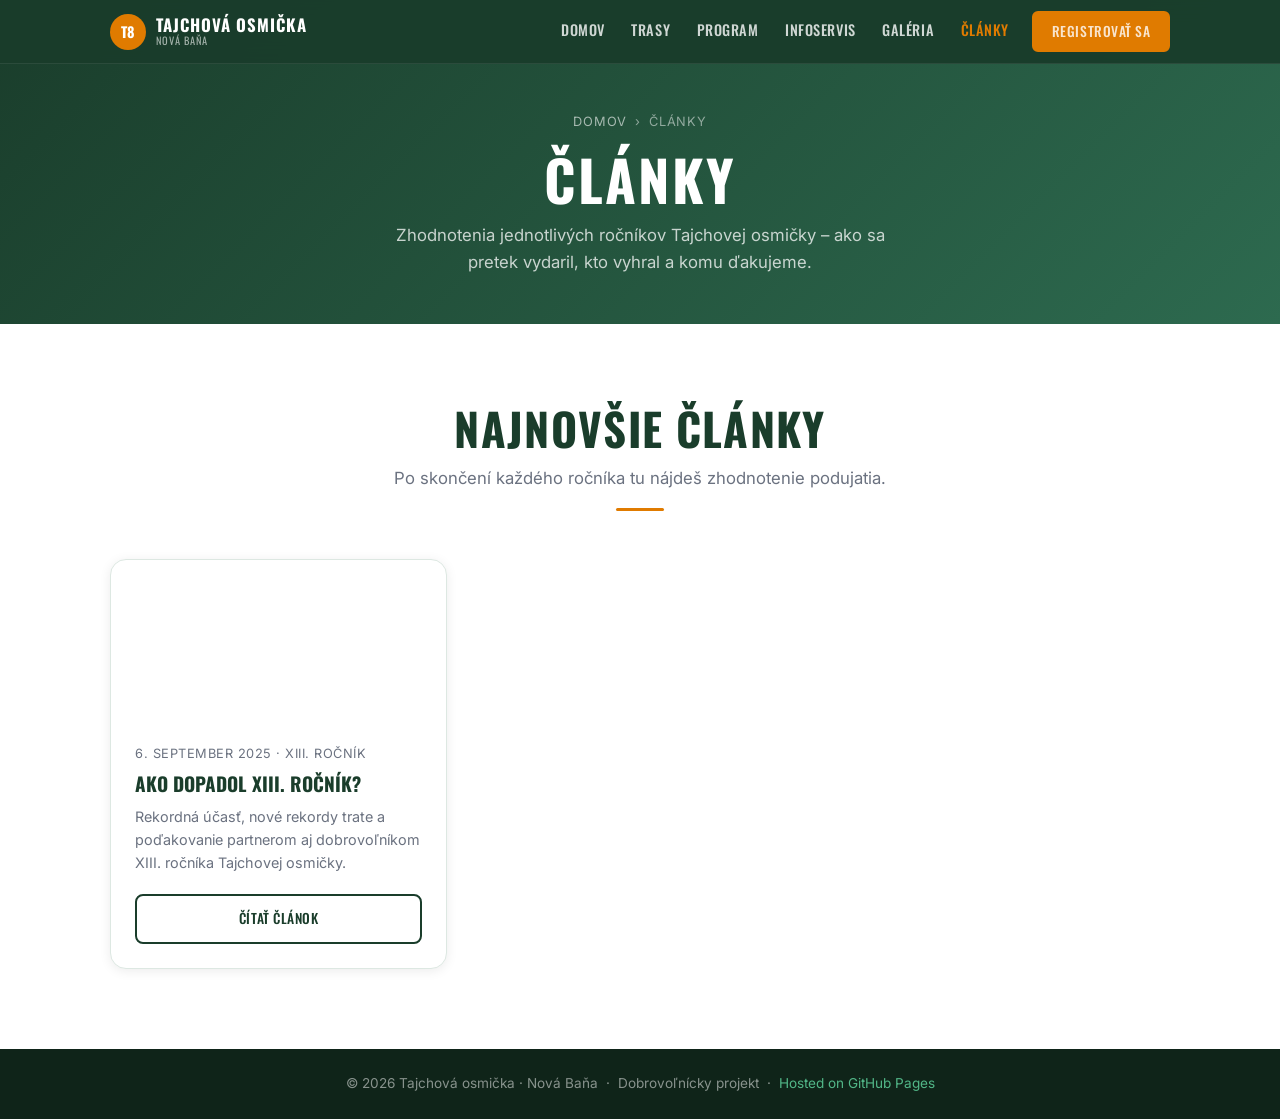
==== clanky.html @ 26068170 "feat: add partners section, articles feature, and trail/hero images - Add data-driven Partners/spons" ====
<!DOCTYPE html>
<html lang="sk">
<head>
  <meta charset="UTF-8">
  <meta name="viewport" content="width=device-width, initial-scale=1.0">
  <meta name="description" content="Články a zhodnotenia jednotlivých ročníkov Tajchovej osmičky.">
  <title>Články – Tajchová osmička</title>
  <link rel="preconnect" href="https://fonts.googleapis.com">
  <link rel="preconnect" href="https://fonts.gstatic.com" crossorigin>
  <link href="https://fonts.googleapis.com/css2?family=Oswald:wght@500;700&family=Inter:wght@400;500;600&display=swap" rel="stylesheet">
  <link rel="stylesheet" href="css/style.css">
</head>
<body>

<!-- ===== NAVIGÁCIA ===== -->
<nav class="nav" role="navigation" aria-label="Hlavná navigácia">
  <div class="nav-inner">
    <a href="index.html" class="nav-logo" aria-label="Tajchová osmička – domov">
      <div class="nav-logo-mark">T8</div>
      <div class="nav-logo-text">Tajchová osmička<span>Nová Baňa</span></div>
    </a>
    <ul class="nav-links" role="list">
      <li><a href="index.html">Domov</a></li>
      <li><a href="trasy.html">Trasy</a></li>
      <li><a href="program.html">Program</a></li>
      <li><a href="infoservis.html">Infoservis</a></li>
      <li><a href="galeria.html">Galéria</a></li>
      <li><a href="clanky.html" class="active">Články</a></li>
      <li><a href="https://www.terminovka.sk" target="_blank" rel="noopener" class="btn btn-primary">Registrovať sa</a></li>
    </ul>
    <button class="nav-hamburger" id="hamburger" aria-label="Menu" aria-expanded="false">
      <span></span><span></span><span></span>
    </button>
  </div>
</nav>
<div class="nav-mobile" id="mobileNav" role="navigation" aria-label="Mobilná navigácia">
  <a href="index.html">Domov</a>
  <a href="trasy.html">Trasy</a>
  <a href="program.html">Program</a>
  <a href="infoservis.html">Infoservis</a>
  <a href="galeria.html">Galéria</a>
  <a href="clanky.html" class="active">Články</a>
  <a href="https://www.terminovka.sk" target="_blank" rel="noopener" class="btn btn-primary">Registrovať sa</a>
</div>

<!-- ===== PAGE HERO ===== -->
<header class="page-hero">
  <div class="container">
    <nav class="breadcrumb" aria-label="Breadcrumb">
      <a href="index.html">Domov</a>
      <span aria-hidden="true">›</span>
      <span aria-current="page">Články</span>
    </nav>
    <h1>Články</h1>
    <p>Zhodnotenia jednotlivých ročníkov Tajchovej osmičky – ako sa pretek vydaril, kto vyhral a komu ďakujeme.</p>
  </div>
</header>

<!-- ===== ZOZNAM ČLÁNKOV ===== -->
<section class="section" aria-labelledby="clanky-heading">
  <div class="container">
    <div class="section-header" data-reveal>
      <h2 id="clanky-heading">Najnovšie články</h2>
      <p>Po skončení každého ročníka tu nájdeš zhodnotenie podujatia.</p>
    </div>

    <div class="article-cards" data-reveal>

      <article class="article-card">
        <div class="article-card-image" style="background-image:url('assets/images/articles/13-rocnik-2025-cover.jpg')">Foto 2025</div>
        <div class="article-card-body">
          <div class="article-card-meta">6. september 2025 · XIII. ročník</div>
          <h3>Ako dopadol XIII. ročník?</h3>
          <p>Rekordná účasť, nové rekordy trate a poďakovanie partnerom aj dobrovoľníkom XIII. ročníka Tajchovej osmičky.</p>
          <a href="clanok-13-rocnik-2025.html" class="btn btn-outline-dark">Čítať článok</a>
        </div>
      </article>

      <!-- Ďalší článok pridaj skopírovaním vyššie uvedeného <article> bloku
           a vytvorením novej stránky podľa vzoru clanok-13-rocnik-2025.html -->

    </div>
  </div>
</section>

<!-- ===== FOOTER ===== -->
<footer class="footer">
  <div class="container">
    <p>© 2026 Tajchová osmička · Nová Baňa &nbsp;·&nbsp; Dobrovoľnícky projekt &nbsp;·&nbsp;
      <a href="https://pages.github.com" target="_blank" rel="noopener">Hosted on GitHub Pages</a>
    </p>
  </div>
</footer>

<script src="js/main.js"></script>
</body>
</html>
---- css/style.css ----
/* =========================================
   TAJCHOVÁ OSMIČKA — style.css
   ========================================= */

/* === RESET & BASE === */
*, *::before, *::after { box-sizing: border-box; margin: 0; padding: 0; }

:root {
  --c-forest:  #1A3D2B;
  --c-green:   #2D6A4F;
  --c-lime:    #52B788;
  --c-orange:  #E07B00;
  --c-orange-h:#C86E00;
  --c-blue:    #1760A5;
  --c-cream:   #F5F4EF;
  --c-white:   #FFFFFF;
  --c-text:    #1A1A1A;
  --c-muted:   #6B7280;
  --c-border:  #DDE8E2;

  --font-h: 'Oswald', sans-serif;
  --font-b: 'Inter', sans-serif;

  --r:        8px;
  --r-lg:     16px;
  --shadow:   0 2px 12px rgba(0,0,0,.08);
  --shadow-md:0 4px 20px rgba(0,0,0,.10);
  --shadow-lg:0 8px 32px rgba(0,0,0,.14);
  --max-w:    1100px;
  --nav-h:    64px;

  /* trail colors */
  --t-21:  #E07B00;
  --t-8:   #1760A5;
  --t-5:   #52B788;
  --t-kid: #7C3AED;
}

html { scroll-behavior: smooth; font-size: 16px; }

body {
  font-family: var(--font-b);
  color: var(--c-text);
  background: var(--c-white);
  line-height: 1.6;
  -webkit-font-smoothing: antialiased;
}

img { max-width: 100%; display: block; }
a { color: inherit; text-decoration: none; }
ul { list-style: none; }

/* === UTILITIES === */
.container {
  max-width: var(--max-w);
  margin: 0 auto;
  padding: 0 1.25rem;
}

.section { padding: 80px 0; }
.section--cream { background: var(--c-cream); }
.section--forest { background: var(--c-forest); color: var(--c-white); }

.section-header {
  text-align: center;
  margin-bottom: 3rem;
}
.section-header h2 {
  font-family: var(--font-h);
  font-size: clamp(1.8rem, 4vw, 2.8rem);
  font-weight: 700;
  text-transform: uppercase;
  letter-spacing: .03em;
  color: var(--c-forest);
  line-height: 1.1;
}
.section--forest .section-header h2 { color: var(--c-white); }
.section-header p {
  margin-top: .75rem;
  color: var(--c-muted);
  font-size: 1.05rem;
  max-width: 560px;
  margin-left: auto;
  margin-right: auto;
}
.section--forest .section-header p { color: rgba(255,255,255,.7); }

.section-header::after {
  content: '';
  display: block;
  width: 48px;
  height: 3px;
  background: var(--c-orange);
  margin: 1rem auto 0;
  border-radius: 2px;
}

/* === BUTTONS === */
.btn {
  display: inline-flex;
  align-items: center;
  gap: .5rem;
  padding: .75rem 1.75rem;
  border-radius: var(--r);
  font-family: var(--font-h);
  font-size: 1rem;
  font-weight: 500;
  letter-spacing: .04em;
  text-transform: uppercase;
  cursor: pointer;
  border: 2px solid transparent;
  transition: all .18s ease;
  white-space: nowrap;
}
.btn-primary {
  background: var(--c-orange);
  color: var(--c-white);
  border-color: var(--c-orange);
}
.btn-primary:hover { background: var(--c-orange-h); border-color: var(--c-orange-h); }

.btn-outline {
  background: transparent;
  color: var(--c-white);
  border-color: rgba(255,255,255,.6);
}
.btn-outline:hover { background: rgba(255,255,255,.12); border-color: var(--c-white); }

.btn-outline-dark {
  background: transparent;
  color: var(--c-forest);
  border-color: var(--c-forest);
}
.btn-outline-dark:hover { background: var(--c-forest); color: var(--c-white); }

.btn-sm { padding: .5rem 1.1rem; font-size: .85rem; }

/* === NAVIGATION === */
.nav {
  position: fixed;
  top: 0; left: 0; right: 0;
  height: var(--nav-h);
  z-index: 1000;
  background: rgba(26,61,43,.96);
  backdrop-filter: blur(10px);
  -webkit-backdrop-filter: blur(10px);
  border-bottom: 1px solid rgba(255,255,255,.08);
  transition: box-shadow .2s;
}
.nav.scrolled { box-shadow: 0 2px 20px rgba(0,0,0,.3); }

.nav-inner {
  max-width: var(--max-w);
  margin: 0 auto;
  padding: 0 1.25rem;
  height: 100%;
  display: flex;
  align-items: center;
  justify-content: space-between;
  gap: 1rem;
}

.nav-logo {
  display: flex;
  align-items: center;
  gap: .6rem;
  text-decoration: none;
}
.nav-logo-mark {
  width: 36px; height: 36px;
  background: var(--c-orange);
  border-radius: 50%;
  display: flex; align-items: center; justify-content: center;
  font-family: var(--font-h);
  font-weight: 700;
  font-size: .9rem;
  color: var(--c-white);
  letter-spacing: -.02em;
  flex-shrink: 0;
}
.nav-logo-text {
  font-family: var(--font-h);
  font-weight: 700;
  font-size: 1.05rem;
  text-transform: uppercase;
  letter-spacing: .06em;
  color: var(--c-white);
  line-height: 1.2;
}
.nav-logo-text span { display: block; font-size: .65rem; font-weight: 400; color: rgba(255,255,255,.6); letter-spacing: .1em; }

.nav-links {
  display: flex;
  align-items: center;
  gap: .25rem;
}
.nav-links a {
  font-family: var(--font-h);
  font-size: .9rem;
  font-weight: 500;
  letter-spacing: .04em;
  text-transform: uppercase;
  color: rgba(255,255,255,.8);
  padding: .4rem .7rem;
  border-radius: 6px;
  transition: color .15s, background .15s;
}
.nav-links a:hover { color: var(--c-white); background: rgba(255,255,255,.08); }
.nav-links a.active { color: var(--c-orange); }
.nav-links .btn-primary { margin-left: .5rem; padding: .45rem 1.1rem; font-size: .85rem; }

.nav-hamburger {
  display: none;
  flex-direction: column;
  gap: 5px;
  cursor: pointer;
  padding: .4rem;
  background: none;
  border: none;
}
.nav-hamburger span {
  display: block;
  width: 24px; height: 2px;
  background: var(--c-white);
  border-radius: 2px;
  transition: all .25s;
}
.nav-hamburger.open span:nth-child(1) { transform: rotate(45deg) translate(5px, 5px); }
.nav-hamburger.open span:nth-child(2) { opacity: 0; }
.nav-hamburger.open span:nth-child(3) { transform: rotate(-45deg) translate(5px, -5px); }

/* Mobile nav */
.nav-mobile {
  display: none;
  position: fixed;
  top: var(--nav-h); left: 0; right: 0;
  background: var(--c-forest);
  padding: 1rem 1.25rem 1.5rem;
  z-index: 999;
  border-bottom: 1px solid rgba(255,255,255,.1);
  box-shadow: 0 8px 24px rgba(0,0,0,.3);
}
.nav-mobile.open { display: block; }
.nav-mobile a {
  display: block;
  font-family: var(--font-h);
  font-size: 1.1rem;
  font-weight: 500;
  letter-spacing: .04em;
  text-transform: uppercase;
  color: rgba(255,255,255,.85);
  padding: .8rem 0;
  border-bottom: 1px solid rgba(255,255,255,.08);
  transition: color .15s;
}
.nav-mobile a:last-child { border-bottom: none; }
.nav-mobile a.active { color: var(--c-orange); }
.nav-mobile .btn-primary { display: block; text-align: center; margin-top: 1rem; border-bottom: none; }

/* === HERO === */
.hero {
  min-height: 100vh;
  position: relative;
  display: flex;
  flex-direction: column;
  justify-content: center;
  align-items: center;
  text-align: center;
  padding: calc(var(--nav-h) + 3rem) 1.25rem 8rem;
  background:
    linear-gradient(to bottom, rgba(26,61,43,.88) 0%, rgba(26,61,43,.65) 55%, rgba(26,61,43,.92) 100%),
    url('../assets/images/hero-bg.jpg') center/cover no-repeat;
  background-color: var(--c-forest);
  overflow: hidden;
}

.hero-badge {
  display: inline-block;
  background: rgba(255,255,255,.12);
  border: 1px solid rgba(255,255,255,.25);
  color: rgba(255,255,255,.9);
  font-family: var(--font-h);
  font-size: .8rem;
  font-weight: 500;
  letter-spacing: .12em;
  text-transform: uppercase;
  padding: .35rem .9rem;
  border-radius: 100px;
  margin-bottom: 1.25rem;
}

.hero h1 {
  font-family: var(--font-h);
  font-weight: 700;
  font-size: clamp(3rem, 10vw, 6.5rem);
  text-transform: uppercase;
  letter-spacing: .04em;
  color: var(--c-white);
  line-height: .95;
  margin-bottom: 1rem;
}
.hero h1 em {
  display: block;
  font-style: normal;
  color: var(--c-orange);
}

.hero-subtitle {
  font-size: clamp(1rem, 2.5vw, 1.25rem);
  color: rgba(255,255,255,.8);
  margin-bottom: 2rem;
  letter-spacing: .05em;
  font-weight: 500;
}

.hero-cta { display: flex; gap: 1rem; flex-wrap: wrap; justify-content: center; }

.hero-mountains {
  position: absolute;
  bottom: -1px; left: 0; right: 0;
  line-height: 0;
}
.hero-mountains svg { width: 100%; }

/* === STATS BAR === */
.stats-bar {
  background: var(--c-green);
  color: var(--c-white);
  padding: 1.5rem 0;
}
.stats-bar .container {
  display: flex;
  justify-content: center;
  gap: 3rem;
  flex-wrap: wrap;
}
.stat {
  text-align: center;
}
.stat-value {
  font-family: var(--font-h);
  font-size: 2rem;
  font-weight: 700;
  color: var(--c-orange);
  line-height: 1;
}
.stat-label {
  font-size: .8rem;
  letter-spacing: .08em;
  text-transform: uppercase;
  color: rgba(255,255,255,.7);
  margin-top: .2rem;
}

/* === ABOUT === */
.about-grid {
  display: grid;
  grid-template-columns: 1fr 1fr;
  gap: 4rem;
  align-items: center;
}
.about-text h2 {
  font-family: var(--font-h);
  font-size: clamp(1.6rem, 3vw, 2.4rem);
  font-weight: 700;
  text-transform: uppercase;
  color: var(--c-forest);
  margin-bottom: 1rem;
}
.about-text p { color: var(--c-muted); line-height: 1.8; margin-bottom: 1rem; }
.about-text p:last-of-type { margin-bottom: 1.5rem; }
.about-image {
  border-radius: var(--r-lg);
  overflow: hidden;
  aspect-ratio: 4/3;
  background: linear-gradient(135deg, var(--c-green), var(--c-blue));
  display: flex; align-items: center; justify-content: center;
  color: rgba(255,255,255,.4);
  font-family: var(--font-h);
  font-size: 1rem;
  letter-spacing: .1em;
  text-transform: uppercase;
  box-shadow: var(--shadow-lg);
}
.about-image img { width: 100%; height: 100%; object-fit: cover; }

/* === TRAIL CARDS === */
.trail-cards {
  display: grid;
  grid-template-columns: repeat(3, 1fr);
  gap: 1.5rem;
}
.trail-card {
  background: var(--c-white);
  border-radius: var(--r-lg);
  box-shadow: var(--shadow);
  overflow: hidden;
  border: 1px solid var(--c-border);
  transition: transform .2s, box-shadow .2s;
}
.trail-card:hover { transform: translateY(-4px); box-shadow: var(--shadow-lg); }
.trail-card-accent {
  height: 5px;
  background: var(--t-21);
}
.trail-card[data-trail="8"] .trail-card-accent { background: var(--t-8); }
.trail-card[data-trail="5"] .trail-card-accent { background: var(--t-5); }
.trail-card-image {
  position: relative;
  height: 160px;
  background-size: cover;
  background-position: center;
  background-color: var(--c-border);
}
.trail-card-image::before {
  content: '';
  position: absolute;
  inset: 0;
  background: linear-gradient(160deg, rgba(224,123,0,.6), rgba(224,123,0,.2));
}
[data-trail="8"] .trail-card-image::before,
[data-trail="8"] .trail-detail-image::before { background: linear-gradient(160deg, rgba(23,96,165,.6), rgba(23,96,165,.2)); }
[data-trail="5"] .trail-card-image::before,
[data-trail="5"] .trail-detail-image::before { background: linear-gradient(160deg, rgba(82,183,136,.6), rgba(82,183,136,.2)); }
.trail-card-image-placeholder {
  position: relative;
  display: flex;
  align-items: center;
  justify-content: center;
  height: 100%;
  font-family: var(--font-h);
  font-size: .8rem;
  letter-spacing: .08em;
  text-transform: uppercase;
  color: rgba(255,255,255,.85);
  text-align: center;
  padding: 0 1rem;
}
.trail-detail-image {
  position: relative;
  height: 100%;
  min-height: 180px;
  background-size: cover;
  background-position: center;
  background-color: var(--c-border);
}
.trail-detail-image::before {
  content: '';
  position: absolute;
  inset: 0;
  background: linear-gradient(160deg, rgba(224,123,0,.6), rgba(224,123,0,.2));
}
.trail-card-body { padding: 1.5rem; }
.trail-card h3 {
  font-family: var(--font-h);
  font-size: 1.3rem;
  font-weight: 700;
  text-transform: uppercase;
  color: var(--c-forest);
  margin-bottom: .75rem;
}
.trail-meta {
  display: flex;
  gap: 1rem;
  margin-bottom: 1rem;
}
.trail-meta-item {
  display: flex;
  align-items: center;
  gap: .3rem;
  font-size: .85rem;
  font-weight: 600;
  color: var(--c-forest);
}
.trail-meta-item svg { width: 16px; height: 16px; color: var(--c-muted); }
.trail-card p { font-size: .9rem; color: var(--c-muted); line-height: 1.6; margin-bottom: 1.25rem; }
.trail-card a.btn { width: 100%; justify-content: center; font-size: .85rem; }
.trail-card-kids {
  background: var(--c-white);
  border-radius: var(--r-lg);
  box-shadow: var(--shadow);
  overflow: hidden;
  border: 1px solid var(--c-border);
  padding: 0;
}
.trail-card-kids .trail-card-accent { background: var(--t-kid); }
.trail-card-kids .trail-card-body { padding: 1.5rem; }

/* === UPCOMING === */
.upcoming-box {
  background: var(--c-orange);
  color: var(--c-white);
  border-radius: var(--r-lg);
  padding: 3rem;
  display: grid;
  grid-template-columns: 1fr auto;
  align-items: center;
  gap: 2rem;
}
.upcoming-box h2 {
  font-family: var(--font-h);
  font-size: clamp(1.6rem, 3vw, 2.4rem);
  font-weight: 700;
  text-transform: uppercase;
  margin-bottom: .5rem;
}
.upcoming-box p { font-size: 1rem; opacity: .9; margin-bottom: 1.25rem; }
.upcoming-box .btn-outline { border-color: rgba(255,255,255,.7); }
.upcoming-box .btn-outline:hover { background: rgba(255,255,255,.2); }
.upcoming-date {
  text-align: center;
  background: rgba(0,0,0,.15);
  border-radius: var(--r);
  padding: 1.25rem 1.75rem;
  flex-shrink: 0;
}
.upcoming-date .day {
  font-family: var(--font-h);
  font-size: 3.5rem;
  font-weight: 700;
  line-height: 1;
  display: block;
}
.upcoming-date .month-year {
  font-size: .85rem;
  letter-spacing: .1em;
  text-transform: uppercase;
  opacity: .85;
}

/* === GALLERY TEASER === */
.gallery-grid-home {
  display: grid;
  grid-template-columns: 2fr 1fr 1fr;
  grid-template-rows: 220px 220px;
  gap: .75rem;
  border-radius: var(--r-lg);
  overflow: hidden;
}
.gallery-grid-home .g-item {
  background: linear-gradient(135deg, var(--c-green), var(--c-forest));
  overflow: hidden;
  position: relative;
}
.gallery-grid-home .g-item:first-child { grid-row: span 2; }
.gallery-grid-home .g-item img {
  width: 100%; height: 100%;
  object-fit: cover;
  transition: transform .4s ease;
}
.gallery-grid-home .g-item:hover img { transform: scale(1.05); }
.g-placeholder {
  width: 100%; height: 100%;
  display: flex; align-items: center; justify-content: center;
  font-family: var(--font-h);
  font-size: .85rem;
  letter-spacing: .1em;
  text-transform: uppercase;
  color: rgba(255,255,255,.35);
}
.gallery-cta { text-align: center; margin-top: 2rem; }

/* === PARTNERS === */
.sponsor-main-wrap { margin-bottom: 2rem; }
.sponsor-main-wrap[hidden] { display: none; }
.sponsor-main {
  display: flex;
  align-items: center;
  justify-content: center;
  background: var(--c-white);
  border: 1px solid var(--c-border);
  border-radius: var(--r-lg);
  box-shadow: var(--shadow);
  padding: 2.5rem;
  transition: transform .2s ease, box-shadow .2s ease;
}
.sponsor-main:hover { transform: translateY(-2px); box-shadow: var(--shadow-md); }
.sponsor-main img { max-height: 120px; max-width: 100%; object-fit: contain; }
.sponsor-main-placeholder {
  font-family: var(--font-h);
  font-size: 1.1rem;
  letter-spacing: .08em;
  text-transform: uppercase;
  color: var(--c-muted);
}
.partners-grid {
  display: grid;
  grid-template-columns: repeat(auto-fit, minmax(140px, 1fr));
  gap: 1rem;
}
.partner-card {
  display: flex;
  align-items: center;
  justify-content: center;
  height: 100px;
  padding: 1rem;
  background: var(--c-white);
  border: 1px solid var(--c-border);
  border-radius: var(--r);
  transition: transform .2s ease, box-shadow .2s ease;
}
.partner-card:hover { transform: translateY(-2px); box-shadow: var(--shadow-md); }
.partner-card img { max-width: 100%; max-height: 100%; object-fit: contain; }
.partner-card-placeholder {
  font-family: var(--font-h);
  font-size: .75rem;
  letter-spacing: .08em;
  text-transform: uppercase;
  color: var(--c-muted);
  text-align: center;
}

/* === CONTACT === */
.contact-grid {
  display: grid;
  grid-template-columns: 1fr 1fr;
  gap: 3rem;
  align-items: start;
}
.contact-info h3 {
  font-family: var(--font-h);
  font-size: 1.4rem;
  font-weight: 700;
  text-transform: uppercase;
  color: var(--c-white);
  margin-bottom: 1rem;
}
.contact-info p { color: rgba(255,255,255,.75); line-height: 1.8; margin-bottom: 1rem; }
.contact-item {
  display: flex;
  align-items: flex-start;
  gap: .75rem;
  margin-bottom: .75rem;
  color: rgba(255,255,255,.8);
  font-size: .95rem;
}
.contact-item svg { width: 18px; height: 18px; flex-shrink: 0; margin-top: .15rem; color: var(--c-orange); }
.partners h3 {
  font-family: var(--font-h);
  font-size: 1.4rem;
  font-weight: 700;
  text-transform: uppercase;
  color: var(--c-white);
  margin-bottom: 1rem;
}
.partner-list { display: flex; flex-direction: column; gap: .75rem; }
.partner-item {
  display: flex;
  align-items: center;
  gap: .75rem;
  background: rgba(255,255,255,.06);
  border: 1px solid rgba(255,255,255,.1);
  border-radius: var(--r);
  padding: .75rem 1rem;
  color: rgba(255,255,255,.85);
  font-size: .9rem;
}
.partner-item svg { width: 20px; height: 20px; color: var(--c-lime); flex-shrink: 0; }

/* === FOOTER === */
.footer {
  background: #0F2419;
  color: rgba(255,255,255,.5);
  padding: 1.5rem 0;
  text-align: center;
  font-size: .85rem;
}
.footer a { color: var(--c-lime); }
.footer a:hover { color: var(--c-white); }

/* =========================================
   PAGE HERO (inner pages)
   ========================================= */
.page-hero {
  padding: calc(var(--nav-h) + 3rem) 0 3rem;
  background: linear-gradient(135deg, var(--c-forest) 0%, var(--c-green) 100%);
  color: var(--c-white);
  text-align: center;
}
.page-hero h1 {
  font-family: var(--font-h);
  font-size: clamp(2rem, 5vw, 3.5rem);
  font-weight: 700;
  text-transform: uppercase;
  letter-spacing: .04em;
  line-height: 1.1;
}
.page-hero p {
  margin-top: .75rem;
  color: rgba(255,255,255,.75);
  font-size: 1.05rem;
  max-width: 540px;
  margin-left: auto;
  margin-right: auto;
}
.breadcrumb {
  display: flex;
  align-items: center;
  justify-content: center;
  gap: .5rem;
  margin-bottom: 1rem;
  font-size: .8rem;
  color: rgba(255,255,255,.5);
  letter-spacing: .06em;
  text-transform: uppercase;
}
.breadcrumb a { color: rgba(255,255,255,.6); }
.breadcrumb a:hover { color: var(--c-white); }

/* =========================================
   TRASY PAGE
   ========================================= */
.map-iframe-wrapper {
  position: relative;
  width: 100%;
  aspect-ratio: 16 / 9;
  border-radius: var(--r-lg);
  overflow: hidden;
  box-shadow: var(--shadow-lg);
  background: var(--c-cream);
}
.map-iframe-wrapper iframe {
  position: absolute;
  inset: 0;
  width: 100%;
  height: 100%;
  border: 0;
}
.map-tabs {
  display: flex;
  gap: .5rem;
  margin-bottom: .75rem;
}
.map-tab {
  font-family: var(--font-h);
  font-size: .95rem;
  font-weight: 500;
  letter-spacing: .05em;
  text-transform: uppercase;
  padding: .55rem 1.4rem;
  border-radius: var(--r);
  border: 2px solid var(--c-border);
  background: var(--c-white);
  color: var(--c-muted);
  cursor: pointer;
  transition: all .15s;
}
.map-tab:hover { border-color: var(--c-green); color: var(--c-forest); }
.map-tab.active {
  background: var(--c-forest);
  border-color: var(--c-forest);
  color: var(--c-white);
}

.map-iframe-wrapper { position: relative; }

.map-tab-label {
  position: absolute;
  top: .75rem;
  right: .75rem;
  z-index: 1;
  background: rgba(26,61,43,.88);
  color: var(--c-white);
  font-family: var(--font-h);
  font-size: .8rem;
  font-weight: 500;
  letter-spacing: .05em;
  padding: .3rem .75rem;
  border-radius: 100px;
  pointer-events: none;
}

.map-actions {
  margin-top: .75rem;
  display: flex;
  gap: .75rem;
}

.trail-detail-cards { display: flex; flex-direction: column; gap: 2rem; }
.trail-detail-card {
  background: var(--c-white);
  border-radius: var(--r-lg);
  box-shadow: var(--shadow);
  overflow: hidden;
  border: 1px solid var(--c-border);
  display: grid;
  grid-template-columns: 6px 1fr;
}
.trail-detail-card .accent-bar { background: var(--t-21); grid-row: 1 / -1; }
.trail-detail-card[data-trail="8"] .accent-bar { background: var(--t-8); }
.trail-detail-card[data-trail="5"] .accent-bar { background: var(--t-5); }
.trail-detail-card[data-trail="kid"] .accent-bar { background: var(--t-kid); }
.trail-detail-card--with-image { grid-template-columns: 6px 1fr 280px; }
.trail-detail-body { padding: 1.75rem 2rem; }
.trail-detail-header {
  display: flex;
  align-items: flex-start;
  justify-content: space-between;
  gap: 1rem;
  margin-bottom: 1rem;
  flex-wrap: wrap;
}
.trail-detail-header h3 {
  font-family: var(--font-h);
  font-size: 1.6rem;
  font-weight: 700;
  text-transform: uppercase;
  color: var(--c-forest);
}
.trail-stats {
  display: flex;
  gap: 1.5rem;
  flex-wrap: wrap;
}
.trail-stat-item {
  text-align: center;
}
.trail-stat-value {
  font-family: var(--font-h);
  font-size: 1.4rem;
  font-weight: 700;
  color: var(--c-forest);
  display: block;
}
.trail-stat-label {
  font-size: .75rem;
  letter-spacing: .07em;
  text-transform: uppercase;
  color: var(--c-muted);
}
.trail-detail-body p { color: var(--c-muted); line-height: 1.8; margin-bottom: 1.25rem; }
.trail-tags {
  display: flex;
  flex-wrap: wrap;
  gap: .5rem;
  margin-bottom: 1.25rem;
}
.tag {
  background: var(--c-cream);
  color: var(--c-forest);
  font-size: .78rem;
  font-weight: 600;
  letter-spacing: .04em;
  padding: .25rem .7rem;
  border-radius: 100px;
  border: 1px solid var(--c-border);
}

/* Kids table */
.kids-table {
  width: 100%;
  border-collapse: collapse;
  font-size: .9rem;
}
.kids-table th {
  text-align: left;
  padding: .6rem 1rem;
  background: var(--c-cream);
  font-family: var(--font-h);
  font-weight: 500;
  letter-spacing: .04em;
  text-transform: uppercase;
  font-size: .8rem;
  color: var(--c-forest);
  border-bottom: 2px solid var(--c-border);
}
.kids-table td {
  padding: .65rem 1rem;
  border-bottom: 1px solid var(--c-border);
  color: var(--c-text);
}
.kids-table tr:last-child td { border-bottom: none; }
.kids-table tr:hover td { background: var(--c-cream); }

/* =========================================
   PROGRAM PAGE
   ========================================= */
.program-header-box {
  background: var(--c-white);
  border-radius: var(--r-lg);
  box-shadow: var(--shadow-lg);
  overflow: hidden;
  border: 1px solid var(--c-border);
  display: grid;
  grid-template-columns: 1fr 1fr;
  align-items: stretch;
}
.program-poster {
  background: linear-gradient(135deg, var(--c-forest), var(--c-green));
  min-height: 320px;
  display: flex;
  align-items: center;
  justify-content: center;
  color: rgba(255,255,255,.3);
  font-family: var(--font-h);
  text-transform: uppercase;
  letter-spacing: .1em;
  font-size: .9rem;
  position: relative;
  overflow: hidden;
}
.program-poster::after {
  content: '5.9.2026';
  position: absolute;
  bottom: 1.5rem;
  right: 1.5rem;
  font-family: var(--font-h);
  font-size: 1.4rem;
  font-weight: 700;
  color: var(--c-orange);
  letter-spacing: .03em;
}
.program-poster img { width: 100%; height: 100%; object-fit: cover; position: absolute; inset: 0; }
.program-info { padding: 2rem; }
.program-info h2 {
  font-family: var(--font-h);
  font-size: 1.8rem;
  font-weight: 700;
  text-transform: uppercase;
  color: var(--c-forest);
  margin-bottom: .75rem;
}
.program-info p { color: var(--c-muted); line-height: 1.8; margin-bottom: 1.25rem; }
.program-cta { display: flex; gap: .75rem; flex-wrap: wrap; }

.timeline { position: relative; padding-left: 2rem; }
.timeline::before {
  content: '';
  position: absolute;
  left: 0; top: .5rem; bottom: .5rem;
  width: 2px;
  background: var(--c-border);
}
.timeline-item {
  position: relative;
  padding-bottom: 1.75rem;
}
.timeline-item:last-child { padding-bottom: 0; }
.timeline-item::before {
  content: '';
  position: absolute;
  left: -2rem;
  top: .35rem;
  width: 10px; height: 10px;
  border-radius: 50%;
  background: var(--c-orange);
  border: 2px solid var(--c-white);
  box-shadow: 0 0 0 2px var(--c-orange);
  transform: translateX(-4px);
}
.timeline-time {
  font-family: var(--font-h);
  font-size: .85rem;
  font-weight: 500;
  color: var(--c-orange);
  letter-spacing: .06em;
  text-transform: uppercase;
  margin-bottom: .2rem;
}
.timeline-event {
  font-weight: 600;
  color: var(--c-forest);
  margin-bottom: .15rem;
}
.timeline-desc { font-size: .9rem; color: var(--c-muted); }

.downloads-grid {
  display: grid;
  grid-template-columns: repeat(auto-fill, minmax(280px, 1fr));
  gap: 1rem;
}
.download-card {
  display: flex;
  align-items: center;
  gap: 1rem;
  padding: 1rem 1.25rem;
  background: var(--c-white);
  border-radius: var(--r);
  border: 1px solid var(--c-border);
  box-shadow: var(--shadow);
  transition: box-shadow .15s, border-color .15s;
}
.download-card:hover { box-shadow: var(--shadow-md); border-color: var(--c-lime); }
.download-icon {
  width: 44px; height: 44px;
  background: var(--c-cream);
  border-radius: var(--r);
  display: flex; align-items: center; justify-content: center;
  flex-shrink: 0;
}
.download-icon svg { width: 22px; height: 22px; color: var(--c-green); }
.download-card h4 { font-size: .95rem; font-weight: 600; color: var(--c-text); margin-bottom: .15rem; }
.download-card p { font-size: .8rem; color: var(--c-muted); }
.download-card .btn-sm { margin-left: auto; flex-shrink: 0; }

/* =========================================
   INFOSERVIS PAGE
   ========================================= */
.year-tabs {
  display: flex;
  gap: .5rem;
  flex-wrap: wrap;
  margin-bottom: 2.5rem;
}
.year-tab {
  font-family: var(--font-h);
  font-size: .9rem;
  font-weight: 500;
  letter-spacing: .04em;
  text-transform: uppercase;
  padding: .45rem 1rem;
  border-radius: 100px;
  border: 2px solid var(--c-border);
  cursor: pointer;
  transition: all .15s;
  background: var(--c-white);
  color: var(--c-muted);
}
.year-tab:hover { border-color: var(--c-green); color: var(--c-forest); }
.year-tab.active { background: var(--c-forest); border-color: var(--c-forest); color: var(--c-white); }

.year-section { margin-bottom: 3.5rem; }
.year-section-header {
  display: flex;
  align-items: center;
  gap: 1rem;
  margin-bottom: 1.5rem;
  padding-bottom: .75rem;
  border-bottom: 2px solid var(--c-border);
}
.year-badge {
  font-family: var(--font-h);
  font-size: 1.8rem;
  font-weight: 700;
  color: var(--c-forest);
}
.year-info { font-size: .9rem; color: var(--c-muted); }

.result-cards { display: grid; grid-template-columns: repeat(auto-fill, minmax(300px, 1fr)); gap: 1rem; }
.result-card {
  background: var(--c-white);
  border-radius: var(--r);
  border: 1px solid var(--c-border);
  box-shadow: var(--shadow);
  overflow: hidden;
}
.result-card-header {
  padding: .75rem 1rem;
  background: var(--c-cream);
  border-bottom: 1px solid var(--c-border);
  display: flex; align-items: center; gap: .5rem;
}
.result-card-header svg { width: 16px; height: 16px; color: var(--c-orange); }
.result-card-header h4 {
  font-family: var(--font-h);
  font-size: .85rem;
  font-weight: 500;
  letter-spacing: .05em;
  text-transform: uppercase;
  color: var(--c-forest);
}
.result-card-body { padding: 1rem; }
.result-link {
  display: flex;
  align-items: center;
  justify-content: space-between;
  padding: .5rem .75rem;
  border-radius: 6px;
  color: var(--c-text);
  font-size: .9rem;
  transition: background .12s;
  gap: .5rem;
}
.result-link:hover { background: var(--c-cream); color: var(--c-forest); }
.result-link svg { width: 14px; height: 14px; color: var(--c-muted); flex-shrink: 0; }

/* =========================================
   GALÉRIA PAGE
   ========================================= */
.gallery-filter {
  display: flex;
  gap: .5rem;
  flex-wrap: wrap;
  margin-bottom: 2rem;
}
.filter-btn {
  font-family: var(--font-h);
  font-size: .85rem;
  font-weight: 500;
  letter-spacing: .04em;
  text-transform: uppercase;
  padding: .4rem .9rem;
  border-radius: 100px;
  border: 2px solid var(--c-border);
  cursor: pointer;
  transition: all .15s;
  background: var(--c-white);
  color: var(--c-muted);
}
.filter-btn:hover { border-color: var(--c-green); color: var(--c-forest); }
.filter-btn.active { background: var(--c-forest); border-color: var(--c-forest); color: var(--c-white); }

.gallery-masonry {
  columns: 3;
  column-gap: .75rem;
}
.gallery-masonry .g-photo {
  break-inside: avoid;
  margin-bottom: .75rem;
  border-radius: var(--r);
  overflow: hidden;
  position: relative;
  cursor: pointer;
}
.g-photo img {
  width: 100%;
  display: block;
  transition: transform .35s ease;
}
.g-photo:hover img { transform: scale(1.04); }
.g-photo-placeholder {
  aspect-ratio: 4/3;
  display: flex;
  align-items: center;
  justify-content: center;
  font-family: var(--font-h);
  font-size: .9rem;
  letter-spacing: .08em;
  text-transform: uppercase;
  color: rgba(255,255,255,.35);
}
.g-photo-overlay {
  position: absolute;
  inset: 0;
  background: rgba(26,61,43,0);
  display: flex;
  align-items: flex-end;
  padding: 1rem;
  transition: background .25s;
}
.g-photo:hover .g-photo-overlay { background: rgba(26,61,43,.4); }
.g-photo-year {
  background: rgba(0,0,0,.5);
  color: var(--c-white);
  font-size: .75rem;
  font-weight: 600;
  letter-spacing: .06em;
  padding: .2rem .5rem;
  border-radius: 4px;
  opacity: 0;
  transition: opacity .25s;
}
.g-photo:hover .g-photo-year { opacity: 1; }

.zoneram-cta {
  background: linear-gradient(135deg, var(--c-forest), var(--c-green));
  color: var(--c-white);
  border-radius: var(--r-lg);
  padding: 2.5rem;
  text-align: center;
  margin-top: 3rem;
}
.zoneram-cta h3 {
  font-family: var(--font-h);
  font-size: 1.6rem;
  font-weight: 700;
  text-transform: uppercase;
  margin-bottom: .5rem;
}
.zoneram-cta p { color: rgba(255,255,255,.75); margin-bottom: 1.5rem; }

/* =========================================
   LIGHTBOX
   ========================================= */
.lightbox {
  display: none;
  position: fixed;
  inset: 0;
  background: rgba(0,0,0,.92);
  z-index: 9999;
  align-items: center;
  justify-content: center;
}
.lightbox.open { display: flex; }
.lightbox-img {
  max-width: 90vw;
  max-height: 88vh;
  border-radius: var(--r);
  box-shadow: 0 0 60px rgba(0,0,0,.5);
}
.lightbox-close {
  position: absolute;
  top: 1.25rem; right: 1.25rem;
  background: rgba(255,255,255,.12);
  border: none;
  color: var(--c-white);
  width: 40px; height: 40px;
  border-radius: 50%;
  cursor: pointer;
  font-size: 1.2rem;
  display: flex; align-items: center; justify-content: center;
  transition: background .15s;
}
.lightbox-close:hover { background: rgba(255,255,255,.22); }

/* =========================================
   RESPONSIVE
   ========================================= */
@media (max-width: 900px) {
  .nav-links { display: none; }
  .nav-hamburger { display: flex; }
  .about-grid { grid-template-columns: 1fr; gap: 2rem; }
  .about-image { order: -1; max-height: 260px; }
  .trail-cards { grid-template-columns: 1fr; }
  .upcoming-box { grid-template-columns: 1fr; text-align: center; }
  .upcoming-date { display: none; }
  .contact-grid { grid-template-columns: 1fr; gap: 2rem; }
  .program-header-box { grid-template-columns: 1fr; }
  .program-poster { min-height: 200px; }
  .gallery-masonry { columns: 2; }
  .trail-detail-card--with-image { grid-template-columns: 6px 1fr; }
  .trail-detail-card--with-image .trail-detail-body { order: 1; }
  .trail-detail-card--with-image .trail-detail-image { order: 2; grid-column: 2; height: 180px; min-height: 0; }
}

@media (max-width: 600px) {
  .section { padding: 52px 0; }
  .stats-bar .container { gap: 1.5rem; }
  .gallery-grid-home {
    grid-template-columns: 1fr 1fr;
    grid-template-rows: 160px 160px;
  }
  .gallery-grid-home .g-item:first-child { grid-column: span 2; grid-row: span 1; }
  .sponsor-main { padding: 1.5rem; }
  .sponsor-main img { max-height: 80px; }
  .trail-detail-body { padding: 1.25rem; }
  .trail-detail-header { flex-direction: column; }
  .gallery-masonry { columns: 1; }
  .result-cards { grid-template-columns: 1fr; }
}

/* === LEAFLET overrides === */
.leaflet-container { font-family: var(--font-b); }
.leaflet-popup-content-wrapper {
  border-radius: var(--r) !important;
  box-shadow: var(--shadow-lg) !important;
}
.leaflet-popup-content { margin: .75rem 1rem !important; font-size: .9rem; }

/* =========================================
   ČLÁNKY (articles)
   ========================================= */

/* --- Article teaser cards (clanky.html list) --- */
.article-cards {
  display: grid;
  grid-template-columns: repeat(auto-fill, minmax(280px, 1fr));
  gap: 1.5rem;
}
.article-card {
  background: var(--c-white);
  border-radius: var(--r-lg);
  box-shadow: var(--shadow);
  border: 1px solid var(--c-border);
  overflow: hidden;
  display: flex;
  flex-direction: column;
  transition: transform .2s, box-shadow .2s;
}
.article-card:hover { transform: translateY(-4px); box-shadow: var(--shadow-lg); }
.article-card-image {
  position: relative;
  height: 160px;
  background: linear-gradient(135deg, var(--c-green), var(--c-forest));
  background-size: cover;
  background-position: center;
  display: flex;
  align-items: center;
  justify-content: center;
  color: rgba(255,255,255,.8);
  font-family: var(--font-h);
  font-size: .8rem;
  letter-spacing: .08em;
  text-transform: uppercase;
}
.article-card-body { padding: 1.5rem; display: flex; flex-direction: column; flex: 1; }
.article-card-meta {
  font-size: .8rem;
  color: var(--c-muted);
  letter-spacing: .04em;
  text-transform: uppercase;
  margin-bottom: .5rem;
}
.article-card h3 {
  font-family: var(--font-h);
  font-size: 1.2rem;
  font-weight: 700;
  text-transform: uppercase;
  color: var(--c-forest);
  margin-bottom: .6rem;
  line-height: 1.2;
}
.article-card p { font-size: .9rem; color: var(--c-muted); line-height: 1.6; margin-bottom: 1.25rem; flex: 1; }
.article-card a.btn { width: 100%; justify-content: center; font-size: .85rem; margin-top: auto; }

/* --- Article page --- */
.article-meta-row {
  display: flex;
  align-items: center;
  justify-content: center;
  gap: .75rem;
  flex-wrap: wrap;
  margin-top: 1rem;
  color: rgba(255,255,255,.7);
  font-size: .9rem;
}
.article-container { max-width: 720px; margin: 0 auto; }
.article-image-placeholder {
  aspect-ratio: 16 / 9;
  border-radius: var(--r-lg);
  background: linear-gradient(135deg, var(--c-green), var(--c-forest));
  display: flex;
  align-items: center;
  justify-content: center;
  color: rgba(255,255,255,.8);
  font-family: var(--font-h);
  font-size: .9rem;
  letter-spacing: .08em;
  text-transform: uppercase;
  text-align: center;
  padding: 0 1rem;
  margin-bottom: 2rem;
}
.article-image-placeholder--inline { aspect-ratio: 3 / 2; margin: 2rem 0; }
.article-lead {
  font-size: 1.15rem;
  color: var(--c-text);
  line-height: 1.7;
  margin-bottom: 1.5rem;
  font-weight: 500;
}
.article-body h2 {
  font-family: var(--font-h);
  font-size: 1.5rem;
  font-weight: 700;
  text-transform: uppercase;
  letter-spacing: .02em;
  color: var(--c-forest);
  margin: 2rem 0 1rem;
}
.article-body h3 {
  font-family: var(--font-h);
  font-size: 1.15rem;
  font-weight: 700;
  color: var(--c-forest);
  margin: 1.5rem 0 .75rem;
}
.article-body p { color: var(--c-text); line-height: 1.8; margin-bottom: 1.25rem; }
.article-body ul { margin: 0 0 1.25rem 1.25rem; list-style: disc; }
.article-body li { color: var(--c-text); line-height: 1.7; margin-bottom: .5rem; }
.article-body blockquote {
  border-left: 3px solid var(--c-orange);
  padding-left: 1.25rem;
  margin: 1.75rem 0;
  font-style: italic;
  font-size: 1.1rem;
  color: var(--c-forest);
}
.article-credit {
  margin-top: 2rem;
  padding-top: 1.5rem;
  border-top: 1px solid var(--c-border);
  font-size: .85rem;
  color: var(--c-muted);
  line-height: 1.6;
}
.article-back { margin-top: 2.5rem; text-align: center; }

@media (max-width: 600px) {
  .article-cards { grid-template-columns: 1fr; }
}
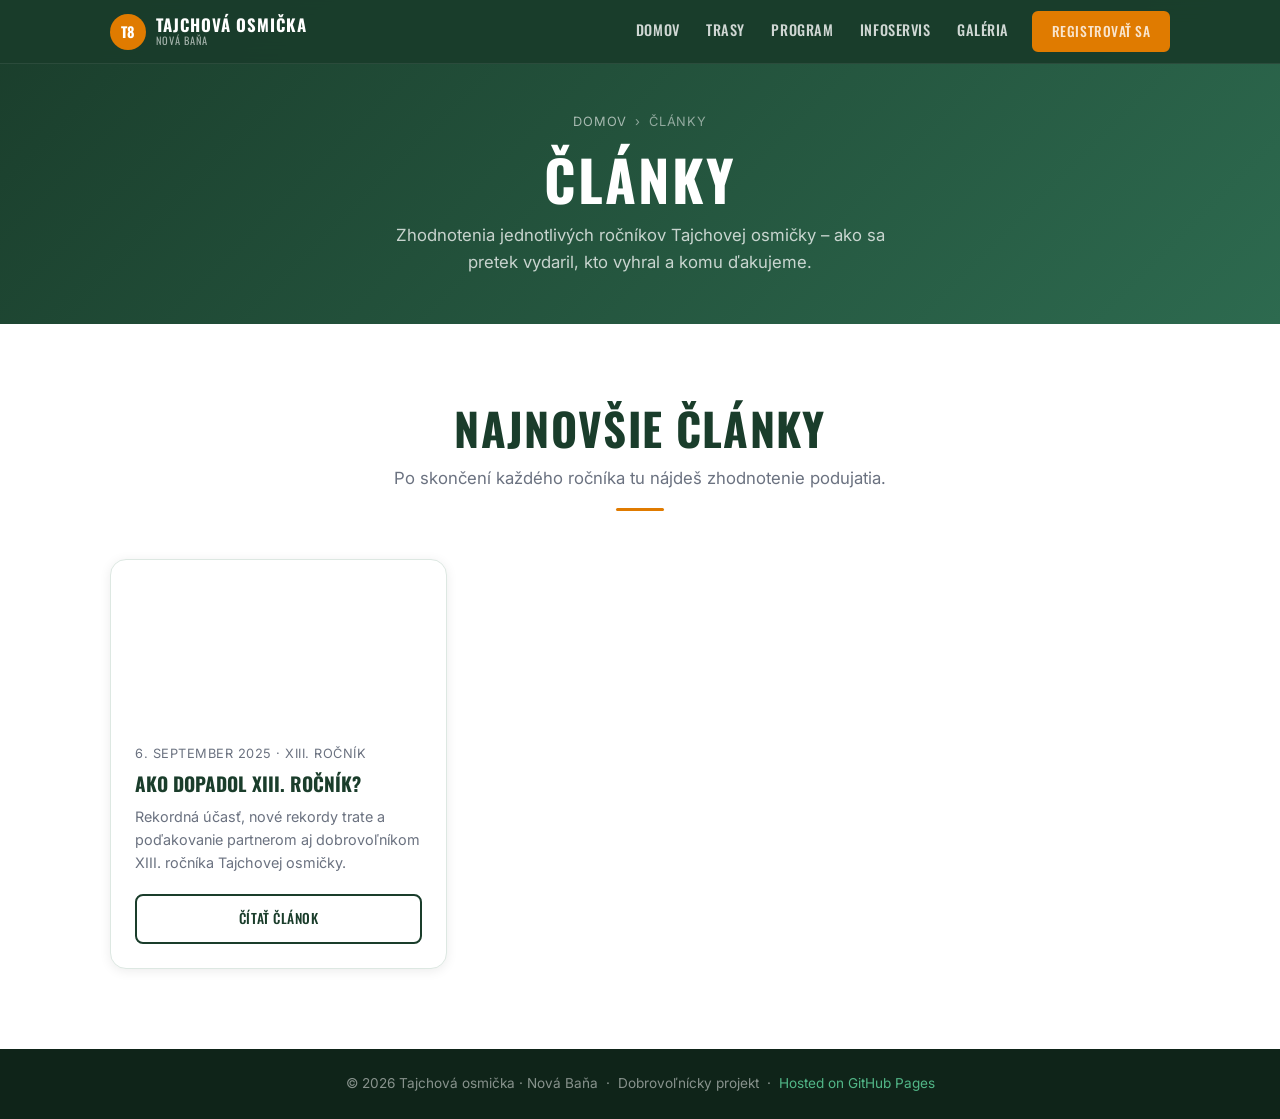
==== commit dd9295cb: "feat: centralize yearly site config, trim Infoservis, remove Clanky nav item - Add js/site-config.js" ====
--- a/clanky.html
+++ b/clanky.html
@@ -25,8 +25,7 @@
       <li><a href="program.html">Program</a></li>
       <li><a href="infoservis.html">Infoservis</a></li>
       <li><a href="galeria.html">Galéria</a></li>
-      <li><a href="clanky.html" class="active">Články</a></li>
-      <li><a href="https://www.terminovka.sk" target="_blank" rel="noopener" class="btn btn-primary">Registrovať sa</a></li>
+      <li><a href="https://www.terminovka.sk" data-config-href="registration-url" target="_blank" rel="noopener" class="btn btn-primary">Registrovať sa</a></li>
     </ul>
     <button class="nav-hamburger" id="hamburger" aria-label="Menu" aria-expanded="false">
       <span></span><span></span><span></span>
@@ -39,8 +38,7 @@
   <a href="program.html">Program</a>
   <a href="infoservis.html">Infoservis</a>
   <a href="galeria.html">Galéria</a>
-  <a href="clanky.html" class="active">Články</a>
-  <a href="https://www.terminovka.sk" target="_blank" rel="noopener" class="btn btn-primary">Registrovať sa</a>
+  <a href="https://www.terminovka.sk" data-config-href="registration-url" target="_blank" rel="noopener" class="btn btn-primary">Registrovať sa</a>
 </div>
 
 <!-- ===== PAGE HERO ===== -->
@@ -92,6 +90,7 @@
   </div>
 </footer>
 
+<script src="js/site-config.js"></script>
 <script src="js/main.js"></script>
 </body>
 </html>
--- a/css/style.css
+++ b/css/style.css
@@ -1379,3 +1379,183 @@
 @media (max-width: 600px) {
   .article-cards { grid-template-columns: 1fr; }
 }
+
+/* =========================================
+   PRICING & CATEGORIES (Program Page)
+   ========================================= */
+.pricing-grid {
+  display: grid;
+  grid-template-columns: repeat(auto-fit, minmax(280px, 1fr));
+  gap: 1.5rem;
+  margin-top: 2rem;
+}
+.pricing-card {
+  background: var(--c-white);
+  border: 1px solid var(--c-border);
+  border-radius: var(--r-lg);
+  padding: 2.25rem 2rem;
+  text-align: center;
+  box-shadow: var(--shadow);
+  display: flex;
+  flex-direction: column;
+  position: relative;
+  transition: transform .2s ease, box-shadow .2s ease;
+}
+.pricing-card:hover {
+  transform: translateY(-4px);
+  box-shadow: var(--shadow-lg);
+}
+.pricing-card--highlighted {
+  border: 2px solid var(--c-orange);
+}
+.pricing-card-badge {
+  position: absolute;
+  top: -12px;
+  left: 50%;
+  transform: translateX(-50%);
+  background: var(--c-orange);
+  color: var(--c-white);
+  padding: .25rem .75rem;
+  border-radius: 100px;
+  font-family: var(--font-h);
+  font-size: .75rem;
+  font-weight: 700;
+  text-transform: uppercase;
+  letter-spacing: .06em;
+}
+.pricing-card h3 {
+  font-family: var(--font-h);
+  font-size: 1.4rem;
+  font-weight: 700;
+  text-transform: uppercase;
+  color: var(--c-forest);
+  margin-bottom: .5rem;
+}
+.pricing-card .price {
+  font-family: var(--font-h);
+  font-size: 2.5rem;
+  font-weight: 700;
+  color: var(--c-orange);
+  margin: 1rem 0;
+}
+.pricing-card .price span {
+  font-size: 1rem;
+  font-weight: 400;
+  color: var(--c-muted);
+}
+.pricing-card .period {
+  font-size: .85rem;
+  color: var(--c-muted);
+  margin-bottom: 1.5rem;
+  font-weight: 500;
+}
+.pricing-card-details {
+  list-style: none;
+  padding: 0;
+  margin: 0 0 1.5rem 0;
+  text-align: left;
+  font-size: .9rem;
+  color: var(--c-text);
+  line-height: 1.8;
+}
+.pricing-card-details li {
+  margin-bottom: .5rem;
+  display: flex;
+  align-items: flex-start;
+  gap: .5rem;
+}
+.pricing-card-details svg {
+  width: 16px;
+  height: 16px;
+  color: var(--c-green);
+  flex-shrink: 0;
+  margin-top: .2rem;
+}
+
+/* Category tables & tables responsiveness */
+.table-wrapper {
+  overflow-x: auto;
+  border-radius: var(--r-lg);
+  border: 1px solid var(--c-border);
+  box-shadow: var(--shadow);
+  margin-top: 1.5rem;
+  background: var(--c-white);
+}
+.propozicie-table {
+  width: 100%;
+  border-collapse: collapse;
+  font-size: .9rem;
+  text-align: left;
+}
+.propozicie-table th {
+  padding: .9rem 1.25rem;
+  background: var(--c-forest);
+  color: var(--c-white);
+  font-family: var(--font-h);
+  font-weight: 500;
+  letter-spacing: .04em;
+  text-transform: uppercase;
+  font-size: .8rem;
+  border-bottom: 2px solid var(--c-border);
+}
+.propozicie-table td {
+  padding: .9rem 1.25rem;
+  border-bottom: 1px solid var(--c-border);
+  color: var(--c-text);
+  vertical-align: middle;
+}
+.propozicie-table tr:last-child td {
+  border-bottom: none;
+}
+.propozicie-table tr:hover td {
+  background: var(--c-cream);
+}
+.cat-badge {
+  display: inline-block;
+  background: var(--c-cream);
+  color: var(--c-forest);
+  border: 1px solid var(--c-border);
+  padding: .15rem .45rem;
+  border-radius: 4px;
+  font-family: var(--font-h);
+  font-size: .8rem;
+  font-weight: 700;
+}
+
+/* Prizes box */
+.prize-box {
+  background: var(--c-white);
+  border: 1px solid var(--c-border);
+  border-radius: var(--r-lg);
+  box-shadow: var(--shadow);
+  padding: 2.5rem;
+  margin-top: 2rem;
+}
+.prize-cash-list {
+  display: grid;
+  grid-template-columns: repeat(auto-fit, minmax(180px, 1fr));
+  gap: 1rem;
+  margin-top: 1.5rem;
+}
+.prize-cash-item {
+  background: var(--c-cream);
+  border-radius: var(--r);
+  padding: 1.25rem 1rem;
+  text-align: center;
+  border: 1px solid var(--c-border);
+}
+.prize-cash-item .place {
+  font-family: var(--font-h);
+  font-size: .9rem;
+  font-weight: 700;
+  color: var(--c-muted);
+  text-transform: uppercase;
+  margin-bottom: .25rem;
+}
+.prize-cash-item .amount {
+  font-family: var(--font-h);
+  font-size: 1.8rem;
+  font-weight: 700;
+  color: var(--c-orange);
+}
+
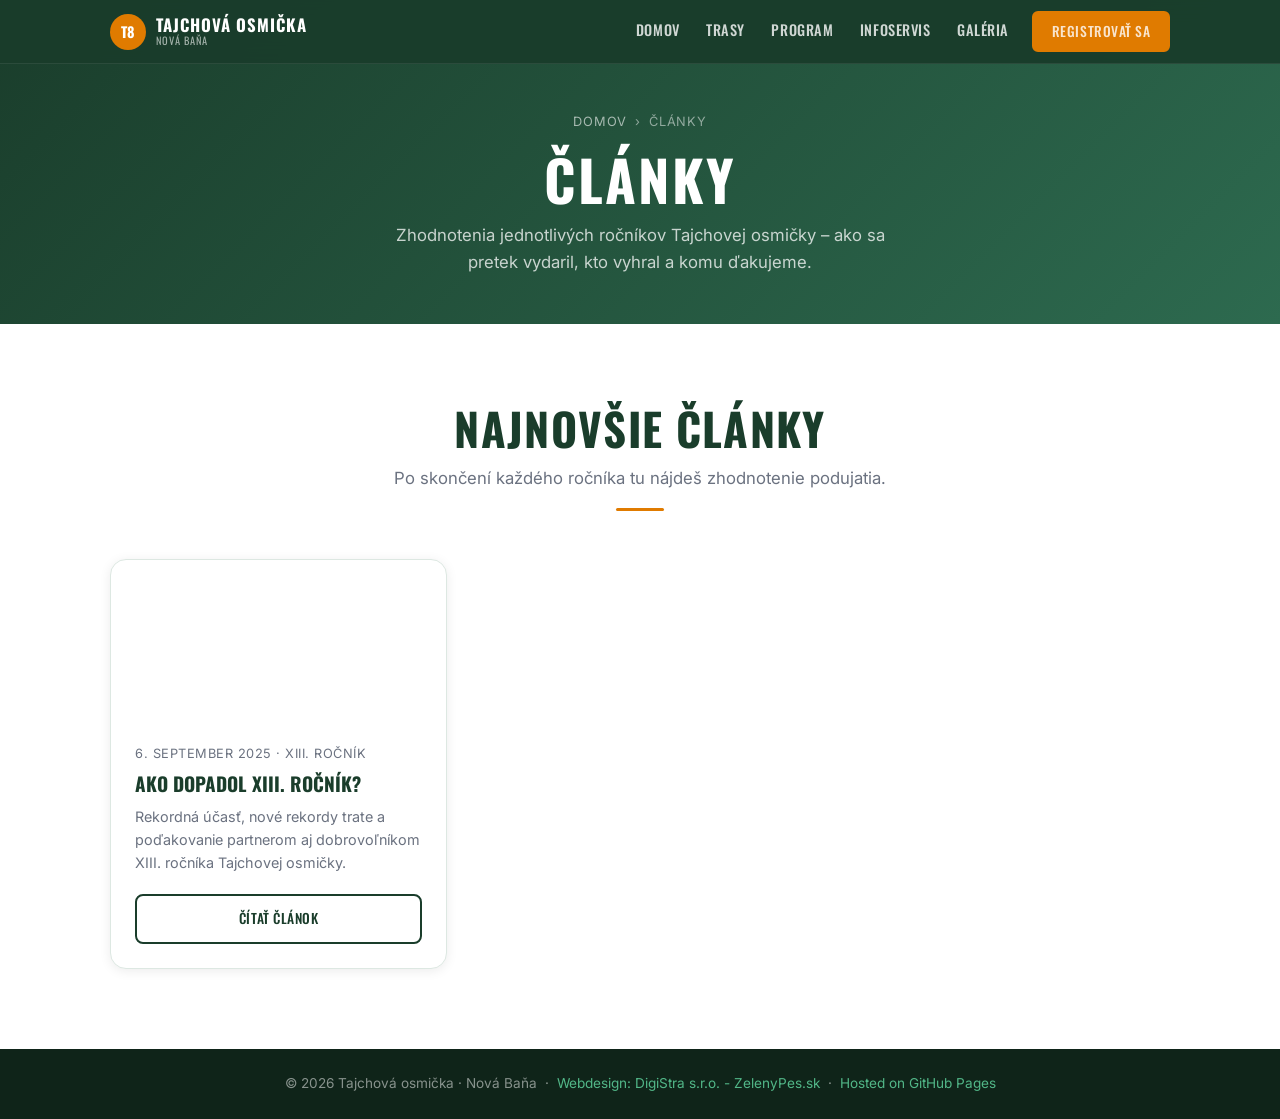
==== commit 5ca10668: "feat: real partner/article assets, gallery rebuild, contact info, trasy improvements - Fix registrat" ====
--- a/clanky.html
+++ b/clanky.html
@@ -9,6 +9,7 @@
   <link rel="preconnect" href="https://fonts.gstatic.com" crossorigin>
   <link href="https://fonts.googleapis.com/css2?family=Oswald:wght@500;700&family=Inter:wght@400;500;600&display=swap" rel="stylesheet">
   <link rel="stylesheet" href="css/style.css">
+  <link rel="icon" type="image/x-icon" href="assets/images/favicon.ico">
 </head>
 <body>
 
@@ -25,7 +26,7 @@
       <li><a href="program.html">Program</a></li>
       <li><a href="infoservis.html">Infoservis</a></li>
       <li><a href="galeria.html">Galéria</a></li>
-      <li><a href="https://www.terminovka.sk" data-config-href="registration-url" target="_blank" rel="noopener" class="btn btn-primary">Registrovať sa</a></li>
+      <li><a href="program.html" data-config-href="registration-url" target="_blank" rel="noopener" class="btn btn-primary">Registrovať sa</a></li>
     </ul>
     <button class="nav-hamburger" id="hamburger" aria-label="Menu" aria-expanded="false">
       <span></span><span></span><span></span>
@@ -38,7 +39,7 @@
   <a href="program.html">Program</a>
   <a href="infoservis.html">Infoservis</a>
   <a href="galeria.html">Galéria</a>
-  <a href="https://www.terminovka.sk" data-config-href="registration-url" target="_blank" rel="noopener" class="btn btn-primary">Registrovať sa</a>
+  <a href="program.html" data-config-href="registration-url" target="_blank" rel="noopener" class="btn btn-primary">Registrovať sa</a>
 </div>
 
 <!-- ===== PAGE HERO ===== -->
@@ -84,7 +85,7 @@
 <!-- ===== FOOTER ===== -->
 <footer class="footer">
   <div class="container">
-    <p>© 2026 Tajchová osmička · Nová Baňa &nbsp;·&nbsp; Dobrovoľnícky projekt &nbsp;·&nbsp;
+    <p>© 2026 Tajchová osmička · Nová Baňa &nbsp;·&nbsp; <a href="https://zelenypes.sk/" target="_blank" rel="noopener">Webdesign: DigiStra s.r.o. - ZelenyPes.sk</a> &nbsp;·&nbsp;
       <a href="https://pages.github.com" target="_blank" rel="noopener">Hosted on GitHub Pages</a>
     </p>
   </div>
--- a/css/style.css
+++ b/css/style.css
@@ -357,7 +357,7 @@
   display: grid;
   grid-template-columns: 1fr 1fr;
   gap: 4rem;
-  align-items: center;
+  align-items: stretch;
 }
 .about-text h2 {
   font-family: var(--font-h);
@@ -369,10 +369,13 @@
 }
 .about-text p { color: var(--c-muted); line-height: 1.8; margin-bottom: 1rem; }
 .about-text p:last-of-type { margin-bottom: 1.5rem; }
+.about-text ul { margin: 0 0 1.5rem 1.25rem; list-style: disc; }
+.about-text li { color: var(--c-muted); line-height: 1.7; margin-bottom: .5rem; }
+.about-text li strong { color: var(--c-text); }
 .about-image {
   border-radius: var(--r-lg);
   overflow: hidden;
-  aspect-ratio: 4/3;
+  min-height: 360px;
   background: linear-gradient(135deg, var(--c-green), var(--c-blue));
   display: flex; align-items: center; justify-content: center;
   color: rgba(255,255,255,.4);
@@ -382,7 +385,7 @@
   text-transform: uppercase;
   box-shadow: var(--shadow-lg);
 }
-.about-image img { width: 100%; height: 100%; object-fit: cover; }
+.about-image img, .about-image video { width: 100%; height: 100%; object-fit: cover; }
 
 /* === TRAIL CARDS === */
 .trail-cards {
@@ -436,6 +439,35 @@
   text-align: center;
   padding: 0 1rem;
 }
+.trail-extra-card {
+  display: grid;
+  grid-template-columns: 1fr 1fr;
+  gap: 2rem;
+  margin-top: 1.5rem;
+  background: var(--c-white);
+  border: 1px solid var(--c-border);
+  border-radius: var(--r-lg);
+  box-shadow: var(--shadow);
+  padding: 2rem;
+}
+.trail-extra-item { position: relative; }
+.trail-extra-item:first-child::after {
+  content: '';
+  position: absolute;
+  top: 0; bottom: 0; right: -1rem;
+  width: 1px;
+  background: var(--c-border);
+}
+.trail-extra-item h3 {
+  font-family: var(--font-h);
+  font-size: 1.1rem;
+  font-weight: 700;
+  text-transform: uppercase;
+  letter-spacing: .03em;
+  color: var(--c-forest);
+  margin-bottom: .5rem;
+}
+.trail-extra-item p { color: var(--c-muted); line-height: 1.6; font-size: .95rem; margin-bottom: 1rem; }
 .trail-detail-image {
   position: relative;
   height: 100%;
@@ -528,38 +560,6 @@
   opacity: .85;
 }
 
-/* === GALLERY TEASER === */
-.gallery-grid-home {
-  display: grid;
-  grid-template-columns: 2fr 1fr 1fr;
-  grid-template-rows: 220px 220px;
-  gap: .75rem;
-  border-radius: var(--r-lg);
-  overflow: hidden;
-}
-.gallery-grid-home .g-item {
-  background: linear-gradient(135deg, var(--c-green), var(--c-forest));
-  overflow: hidden;
-  position: relative;
-}
-.gallery-grid-home .g-item:first-child { grid-row: span 2; }
-.gallery-grid-home .g-item img {
-  width: 100%; height: 100%;
-  object-fit: cover;
-  transition: transform .4s ease;
-}
-.gallery-grid-home .g-item:hover img { transform: scale(1.05); }
-.g-placeholder {
-  width: 100%; height: 100%;
-  display: flex; align-items: center; justify-content: center;
-  font-family: var(--font-h);
-  font-size: .85rem;
-  letter-spacing: .1em;
-  text-transform: uppercase;
-  color: rgba(255,255,255,.35);
-}
-.gallery-cta { text-align: center; margin-top: 2rem; }
-
 /* === PARTNERS === */
 .sponsor-main-wrap { margin-bottom: 2rem; }
 .sponsor-main-wrap[hidden] { display: none; }
@@ -643,19 +643,27 @@
   color: var(--c-white);
   margin-bottom: 1rem;
 }
-.partner-list { display: flex; flex-direction: column; gap: .75rem; }
-.partner-item {
-  display: flex;
-  align-items: center;
-  gap: .75rem;
+.org-detail--with-logo { display: flex; align-items: center; justify-content: space-between; gap: 1rem; }
+.org-town-logo { flex-shrink: 0; display: flex; align-items: center; justify-content: center; }
+.org-town-logo img { max-height: 48px; max-width: 100px; object-fit: contain; }
+.org-details { display: flex; flex-direction: column; gap: .75rem; }
+.org-detail {
   background: rgba(255,255,255,.06);
   border: 1px solid rgba(255,255,255,.1);
   border-radius: var(--r);
   padding: .75rem 1rem;
-  color: rgba(255,255,255,.85);
-  font-size: .9rem;
-}
-.partner-item svg { width: 20px; height: 20px; color: var(--c-lime); flex-shrink: 0; }
+}
+.org-detail dt {
+  font-family: var(--font-h);
+  font-size: .75rem;
+  font-weight: 600;
+  text-transform: uppercase;
+  letter-spacing: .06em;
+  color: var(--c-lime);
+  margin-bottom: .25rem;
+}
+.org-detail dd { color: rgba(255,255,255,.85); font-size: .9rem; line-height: 1.5; margin: 0; }
+.org-detail dd + dd { margin-top: .15rem; }
 
 /* === FOOTER === */
 .footer {
@@ -692,6 +700,13 @@
   max-width: 540px;
   margin-left: auto;
   margin-right: auto;
+}
+.page-hero-jumplinks {
+  display: flex;
+  justify-content: center;
+  gap: .6rem;
+  flex-wrap: wrap;
+  margin-top: 1.25rem;
 }
 .breadcrumb {
   display: flex;
@@ -829,6 +844,23 @@
   color: var(--c-muted);
 }
 .trail-detail-body p { color: var(--c-muted); line-height: 1.8; margin-bottom: 1.25rem; }
+.trail-elevation { margin-bottom: 1.25rem; }
+.trail-elevation-label {
+  display: block;
+  font-family: var(--font-h);
+  font-size: .75rem;
+  font-weight: 600;
+  text-transform: uppercase;
+  letter-spacing: .06em;
+  color: var(--c-muted);
+  margin-bottom: .4rem;
+}
+.trail-elevation img {
+  width: 100%;
+  display: block;
+  border-radius: var(--r);
+  border: 1px solid var(--c-border);
+}
 .trail-tags {
   display: flex;
   flex-wrap: wrap;
@@ -898,17 +930,6 @@
   font-size: .9rem;
   position: relative;
   overflow: hidden;
-}
-.program-poster::after {
-  content: '5.9.2026';
-  position: absolute;
-  bottom: 1.5rem;
-  right: 1.5rem;
-  font-family: var(--font-h);
-  font-size: 1.4rem;
-  font-weight: 700;
-  color: var(--c-orange);
-  letter-spacing: .03em;
 }
 .program-poster img { width: 100%; height: 100%; object-fit: cover; position: absolute; inset: 0; }
 .program-info { padding: 2rem; }
@@ -1077,131 +1098,62 @@
 /* =========================================
    GALÉRIA PAGE
    ========================================= */
-.gallery-filter {
-  display: flex;
-  gap: .5rem;
-  flex-wrap: wrap;
-  margin-bottom: 2rem;
-}
-.filter-btn {
+.gallery-year-grid {
+  display: grid;
+  grid-template-columns: repeat(auto-fit, minmax(280px, 1fr));
+  gap: 1.5rem;
+  max-width: 60%;
+  margin: 0 auto;
+}
+.gallery-year-card {
+  position: relative;
+  display: block;
+  aspect-ratio: 4/3;
+  border-radius: var(--r-lg);
+  overflow: hidden;
+  background: var(--c-forest) center/cover no-repeat;
+  box-shadow: var(--shadow);
+  transition: transform .2s, box-shadow .2s;
+}
+.gallery-year-card:hover { transform: translateY(-4px); box-shadow: var(--shadow-lg); }
+.gallery-year-card-placeholder {
+  position: absolute;
+  inset: 0;
+  display: flex;
+  align-items: center;
+  justify-content: center;
+  font-family: var(--font-h);
+  font-size: .9rem;
+  letter-spacing: .08em;
+  text-transform: uppercase;
+  color: rgba(255,255,255,.35);
+}
+.gallery-year-card-overlay {
+  position: absolute;
+  inset: 0;
+  background: linear-gradient(to bottom, rgba(26,61,43,0) 40%, rgba(26,61,43,.85) 100%);
+  display: flex;
+  flex-direction: column;
+  align-items: flex-start;
+  justify-content: flex-end;
+  padding: 1.5rem;
+}
+.gallery-year-card-title {
+  font-family: var(--font-h);
+  font-size: 1.4rem;
+  font-weight: 700;
+  text-transform: uppercase;
+  letter-spacing: .03em;
+  color: var(--c-white);
+}
+.gallery-year-card-cta {
   font-family: var(--font-h);
   font-size: .85rem;
   font-weight: 500;
   letter-spacing: .04em;
-  text-transform: uppercase;
-  padding: .4rem .9rem;
-  border-radius: 100px;
-  border: 2px solid var(--c-border);
-  cursor: pointer;
-  transition: all .15s;
-  background: var(--c-white);
-  color: var(--c-muted);
-}
-.filter-btn:hover { border-color: var(--c-green); color: var(--c-forest); }
-.filter-btn.active { background: var(--c-forest); border-color: var(--c-forest); color: var(--c-white); }
-
-.gallery-masonry {
-  columns: 3;
-  column-gap: .75rem;
-}
-.gallery-masonry .g-photo {
-  break-inside: avoid;
-  margin-bottom: .75rem;
-  border-radius: var(--r);
-  overflow: hidden;
-  position: relative;
-  cursor: pointer;
-}
-.g-photo img {
-  width: 100%;
-  display: block;
-  transition: transform .35s ease;
-}
-.g-photo:hover img { transform: scale(1.04); }
-.g-photo-placeholder {
-  aspect-ratio: 4/3;
-  display: flex;
-  align-items: center;
-  justify-content: center;
-  font-family: var(--font-h);
-  font-size: .9rem;
-  letter-spacing: .08em;
-  text-transform: uppercase;
-  color: rgba(255,255,255,.35);
-}
-.g-photo-overlay {
-  position: absolute;
-  inset: 0;
-  background: rgba(26,61,43,0);
-  display: flex;
-  align-items: flex-end;
-  padding: 1rem;
-  transition: background .25s;
-}
-.g-photo:hover .g-photo-overlay { background: rgba(26,61,43,.4); }
-.g-photo-year {
-  background: rgba(0,0,0,.5);
-  color: var(--c-white);
-  font-size: .75rem;
-  font-weight: 600;
-  letter-spacing: .06em;
-  padding: .2rem .5rem;
-  border-radius: 4px;
-  opacity: 0;
-  transition: opacity .25s;
-}
-.g-photo:hover .g-photo-year { opacity: 1; }
-
-.zoneram-cta {
-  background: linear-gradient(135deg, var(--c-forest), var(--c-green));
-  color: var(--c-white);
-  border-radius: var(--r-lg);
-  padding: 2.5rem;
-  text-align: center;
-  margin-top: 3rem;
-}
-.zoneram-cta h3 {
-  font-family: var(--font-h);
-  font-size: 1.6rem;
-  font-weight: 700;
-  text-transform: uppercase;
-  margin-bottom: .5rem;
-}
-.zoneram-cta p { color: rgba(255,255,255,.75); margin-bottom: 1.5rem; }
-
-/* =========================================
-   LIGHTBOX
-   ========================================= */
-.lightbox {
-  display: none;
-  position: fixed;
-  inset: 0;
-  background: rgba(0,0,0,.92);
-  z-index: 9999;
-  align-items: center;
-  justify-content: center;
-}
-.lightbox.open { display: flex; }
-.lightbox-img {
-  max-width: 90vw;
-  max-height: 88vh;
-  border-radius: var(--r);
-  box-shadow: 0 0 60px rgba(0,0,0,.5);
-}
-.lightbox-close {
-  position: absolute;
-  top: 1.25rem; right: 1.25rem;
-  background: rgba(255,255,255,.12);
-  border: none;
-  color: var(--c-white);
-  width: 40px; height: 40px;
-  border-radius: 50%;
-  cursor: pointer;
-  font-size: 1.2rem;
-  display: flex; align-items: center; justify-content: center;
-  transition: background .15s;
-}
-.lightbox-close:hover { background: rgba(255,255,255,.22); }
+  color: var(--c-lime);
+  margin-top: .35rem;
+}
 
 /* =========================================
    RESPONSIVE
@@ -1210,14 +1162,15 @@
   .nav-links { display: none; }
   .nav-hamburger { display: flex; }
   .about-grid { grid-template-columns: 1fr; gap: 2rem; }
-  .about-image { order: -1; max-height: 260px; }
+  .about-image { order: -1; min-height: 0; height: 260px; }
   .trail-cards { grid-template-columns: 1fr; }
+  .trail-extra-card { grid-template-columns: 1fr; gap: 1.5rem; padding: 1.5rem; }
+  .trail-extra-item:first-child::after { display: none; }
   .upcoming-box { grid-template-columns: 1fr; text-align: center; }
   .upcoming-date { display: none; }
   .contact-grid { grid-template-columns: 1fr; gap: 2rem; }
   .program-header-box { grid-template-columns: 1fr; }
   .program-poster { min-height: 200px; }
-  .gallery-masonry { columns: 2; }
   .trail-detail-card--with-image { grid-template-columns: 6px 1fr; }
   .trail-detail-card--with-image .trail-detail-body { order: 1; }
   .trail-detail-card--with-image .trail-detail-image { order: 2; grid-column: 2; height: 180px; min-height: 0; }
@@ -1226,17 +1179,12 @@
 @media (max-width: 600px) {
   .section { padding: 52px 0; }
   .stats-bar .container { gap: 1.5rem; }
-  .gallery-grid-home {
-    grid-template-columns: 1fr 1fr;
-    grid-template-rows: 160px 160px;
-  }
-  .gallery-grid-home .g-item:first-child { grid-column: span 2; grid-row: span 1; }
   .sponsor-main { padding: 1.5rem; }
   .sponsor-main img { max-height: 80px; }
   .trail-detail-body { padding: 1.25rem; }
   .trail-detail-header { flex-direction: column; }
-  .gallery-masonry { columns: 1; }
   .result-cards { grid-template-columns: 1fr; }
+  .gallery-year-grid { max-width: 100%; }
 }
 
 /* === LEAFLET overrides === */
@@ -1319,6 +1267,8 @@
   aspect-ratio: 16 / 9;
   border-radius: var(--r-lg);
   background: linear-gradient(135deg, var(--c-green), var(--c-forest));
+  background-size: cover;
+  background-position: center;
   display: flex;
   align-items: center;
   justify-content: center;
